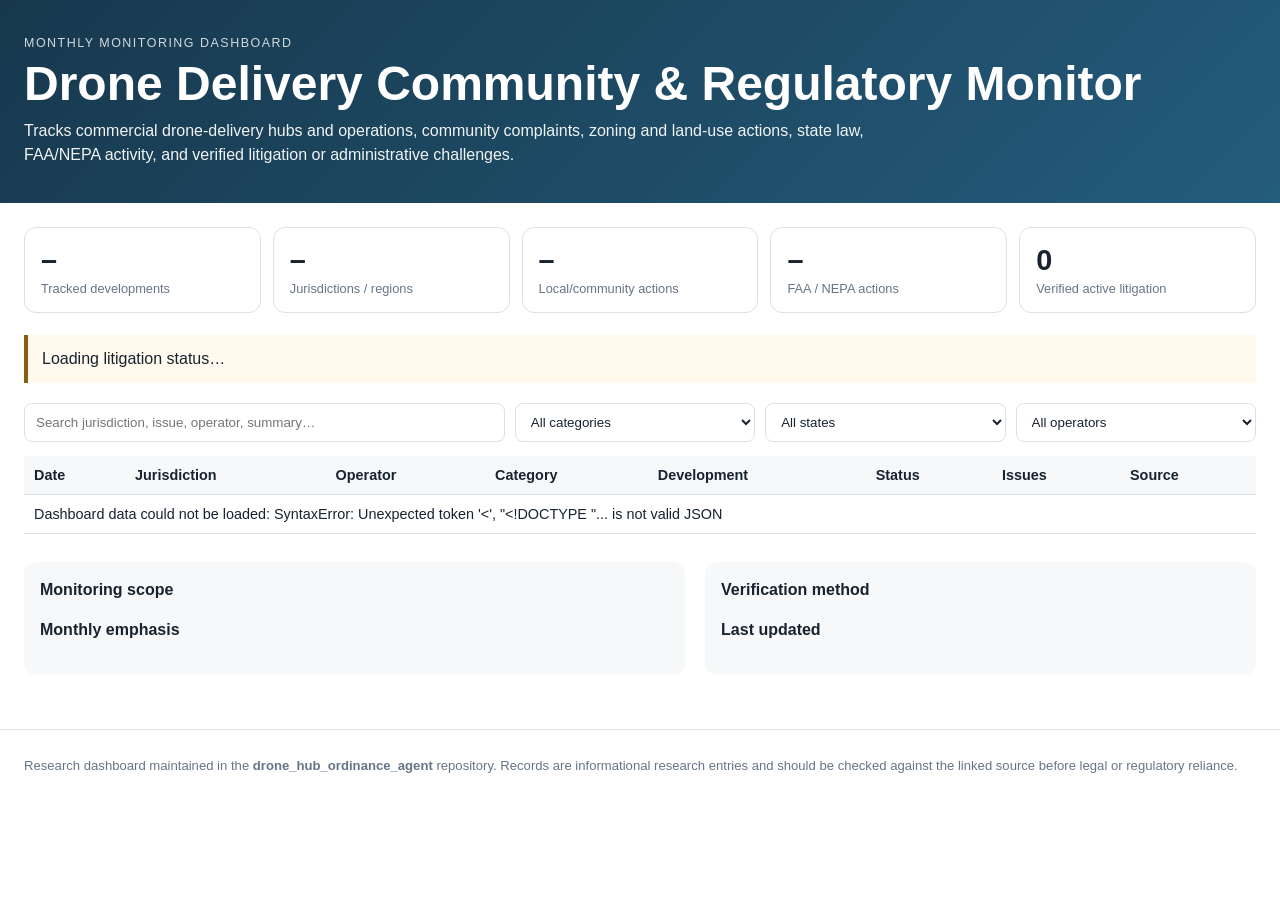
==== docs/index.html @ ccc93898 "Add drone delivery monitoring dashboard" ====
<!doctype html>
<html lang="en">
<head>
<meta charset="utf-8">
<meta name="viewport" content="width=device-width,initial-scale=1">
<title>Drone Delivery Community & Regulatory Monitor</title>
<style>
:root{--ink:#18232f;--muted:#667586;--line:#d9e1e8;--panel:#f6f8fa;--accent:#245c7c;--accent2:#2f7d5c;--warn:#8c5d11}
*{box-sizing:border-box}body{margin:0;font-family:Inter,Segoe UI,Arial,sans-serif;color:var(--ink);background:white}
header{background:linear-gradient(135deg,#17384d,#245c7c);color:white;padding:36px 24px}
.wrap{max-width:1280px;margin:auto}.eyebrow{font-size:.78rem;letter-spacing:.12em;text-transform:uppercase;opacity:.8}
h1{margin:.35rem 0 .55rem;font-size:clamp(1.9rem,4vw,3rem)}header p{max-width:860px;margin:0;line-height:1.5;opacity:.94}
main{padding:24px}.cards{display:grid;grid-template-columns:repeat(5,minmax(140px,1fr));gap:12px;margin:0 0 22px}
.card{border:1px solid var(--line);border-radius:12px;padding:16px;background:white}.card .n{font-size:1.8rem;font-weight:700}.card .l{font-size:.8rem;color:var(--muted);margin-top:4px}
.notice{border-left:4px solid var(--warn);background:#fff9ee;padding:12px 14px;margin:0 0 20px;line-height:1.45}
.controls{display:grid;grid-template-columns:2fr repeat(3,1fr);gap:10px;margin-bottom:14px}
input,select{width:100%;padding:10px 11px;border:1px solid var(--line);border-radius:8px;background:white;color:var(--ink)}
table{width:100%;border-collapse:collapse;font-size:.9rem}th{text-align:left;background:var(--panel);position:sticky;top:0}th,td{padding:11px 10px;border-bottom:1px solid var(--line);vertical-align:top}
tbody tr:hover{background:#fbfcfd}.tag{display:inline-block;border:1px solid var(--line);border-radius:999px;padding:2px 7px;margin:2px 3px 2px 0;font-size:.72rem;color:#405161}
.status{font-weight:600}.source a{color:var(--accent);text-decoration:none}.source a:hover{text-decoration:underline}
section{margin-top:28px}.method{display:grid;grid-template-columns:1.2fr 1fr;gap:20px}.box{background:var(--panel);border-radius:12px;padding:16px;line-height:1.55}
footer{padding:28px 24px;color:var(--muted);font-size:.82rem;border-top:1px solid var(--line);margin-top:30px}
@media(max-width:900px){.cards{grid-template-columns:repeat(2,1fr)}.controls{grid-template-columns:1fr 1fr}.method{grid-template-columns:1fr}.tablewrap{overflow:auto}table{min-width:980px}}
</style>
</head>
<body>
<header><div class="wrap">
<div class="eyebrow">Monthly monitoring dashboard</div>
<h1>Drone Delivery Community & Regulatory Monitor</h1>
<p>Tracks commercial drone-delivery hubs and operations, community complaints, zoning and land-use actions, state law, FAA/NEPA activity, and verified litigation or administrative challenges.</p>
</div></header>
<main class="wrap">
<div class="cards">
<div class="card"><div class="n" id="total">–</div><div class="l">Tracked developments</div></div>
<div class="card"><div class="n" id="jurisdictions">–</div><div class="l">Jurisdictions / regions</div></div>
<div class="card"><div class="n" id="local">–</div><div class="l">Local/community actions</div></div>
<div class="card"><div class="n" id="federal">–</div><div class="l">FAA / NEPA actions</div></div>
<div class="card"><div class="n" id="litigation">0</div><div class="l">Verified active litigation</div></div>
</div>
<div class="notice" id="litigationNote">Loading litigation status…</div>
<div class="controls">
<input id="q" placeholder="Search jurisdiction, issue, operator, summary…">
<select id="category"><option value="">All categories</option></select>
<select id="state"><option value="">All states</option></select>
<select id="operator"><option value="">All operators</option></select>
</div>
<div class="tablewrap">
<table>
<thead><tr><th>Date</th><th>Jurisdiction</th><th>Operator</th><th>Category</th><th>Development</th><th>Status</th><th>Issues</th><th>Source</th></tr></thead>
<tbody id="rows"></tbody>
</table>
</div>
<section class="method">
<div class="box"><strong>Monitoring scope</strong><p id="scope"></p><strong>Monthly emphasis</strong><div id="focus"></div></div>
<div class="box"><strong>Verification method</strong><p id="methodology"></p><strong>Last updated</strong><p id="updated"></p></div>
</section>
</main>
<footer><div class="wrap">Research dashboard maintained in the <strong>drone_hub_ordinance_agent</strong> repository. Records are informational research entries and should be checked against the linked source before legal or regulatory reliance.</div></footer>
<script>
let events=[],meta={};
const esc=s=>String(s??'').replace(/[&<>"']/g,m=>({'&':'&amp;','<':'&lt;','>':'&gt;','"':'&quot;',"'":'&#039;'}[m]));
function fill(id, values){const el=document.getElementById(id);[...new Set(values)].sort().forEach(v=>{const o=document.createElement('option');o.value=v;o.textContent=v;el.appendChild(o)})}
function render(){
 const q=document.getElementById('q').value.toLowerCase(),c=document.getElementById('category').value,s=document.getElementById('state').value,o=document.getElementById('operator').value;
 const filtered=events.filter(e=>{const blob=JSON.stringify(e).toLowerCase();return(!q||blob.includes(q))&&(!c||e.category===c)&&(!s||e.state===s)&&(!o||e.operator===o)});
 document.getElementById('rows').innerHTML=filtered.map(e=>`<tr>
 <td>${esc(e.date)}</td><td><strong>${esc(e.jurisdiction)}</strong><br><span class="tag">${esc(e.state)}</span></td>
 <td>${esc(e.operator)}</td><td>${esc(e.category)}</td>
 <td><strong>${esc(e.title)}</strong><br><span style="color:#667586">${esc(e.summary)}</span></td>
 <td class="status">${esc(e.status)}</td>
 <td>${(e.issue_tags||[]).map(t=>`<span class="tag">${esc(t)}</span>`).join('')}</td>
 <td class="source"><a href="${esc(e.source_url)}" target="_blank" rel="noopener">${esc(e.source_name)}</a><br><small>${esc(e.source_type)}</small></td>
 </tr>`).join('');
}
Promise.all([fetch('data/events.json').then(r=>r.json()),fetch('data/meta.json').then(r=>r.json())]).then(([d,m])=>{
 events=d.events.sort((a,b)=>b.date.localeCompare(a.date));meta=m;
 document.getElementById('total').textContent=events.length;
 document.getElementById('jurisdictions').textContent=new Set(events.map(e=>e.jurisdiction)).size;
 document.getElementById('local').textContent=events.filter(e=>/Local|Community|Zoning/.test(e.category)).length;
 document.getElementById('federal').textContent=events.filter(e=>e.category==='FAA / NEPA').length;
 document.getElementById('litigationNote').textContent=meta.litigation_status;
 document.getElementById('scope').textContent=d.scope;
 document.getElementById('methodology').textContent=meta.methodology;
 document.getElementById('updated').textContent=meta.last_updated+' — '+meta.edition;
 document.getElementById('focus').innerHTML=meta.next_focus.map(x=>'<span class="tag">'+esc(x)+'</span>').join(' ');
 fill('category',events.map(e=>e.category));fill('state',events.map(e=>e.state));fill('operator',events.map(e=>e.operator));
 ['q','category','state','operator'].forEach(id=>document.getElementById(id).addEventListener(id==='q'?'input':'change',render));render();
}).catch(err=>{document.getElementById('rows').innerHTML='<tr><td colspan="8">Dashboard data could not be loaded: '+esc(err)+'</td></tr>'});
</script>
</body></html>
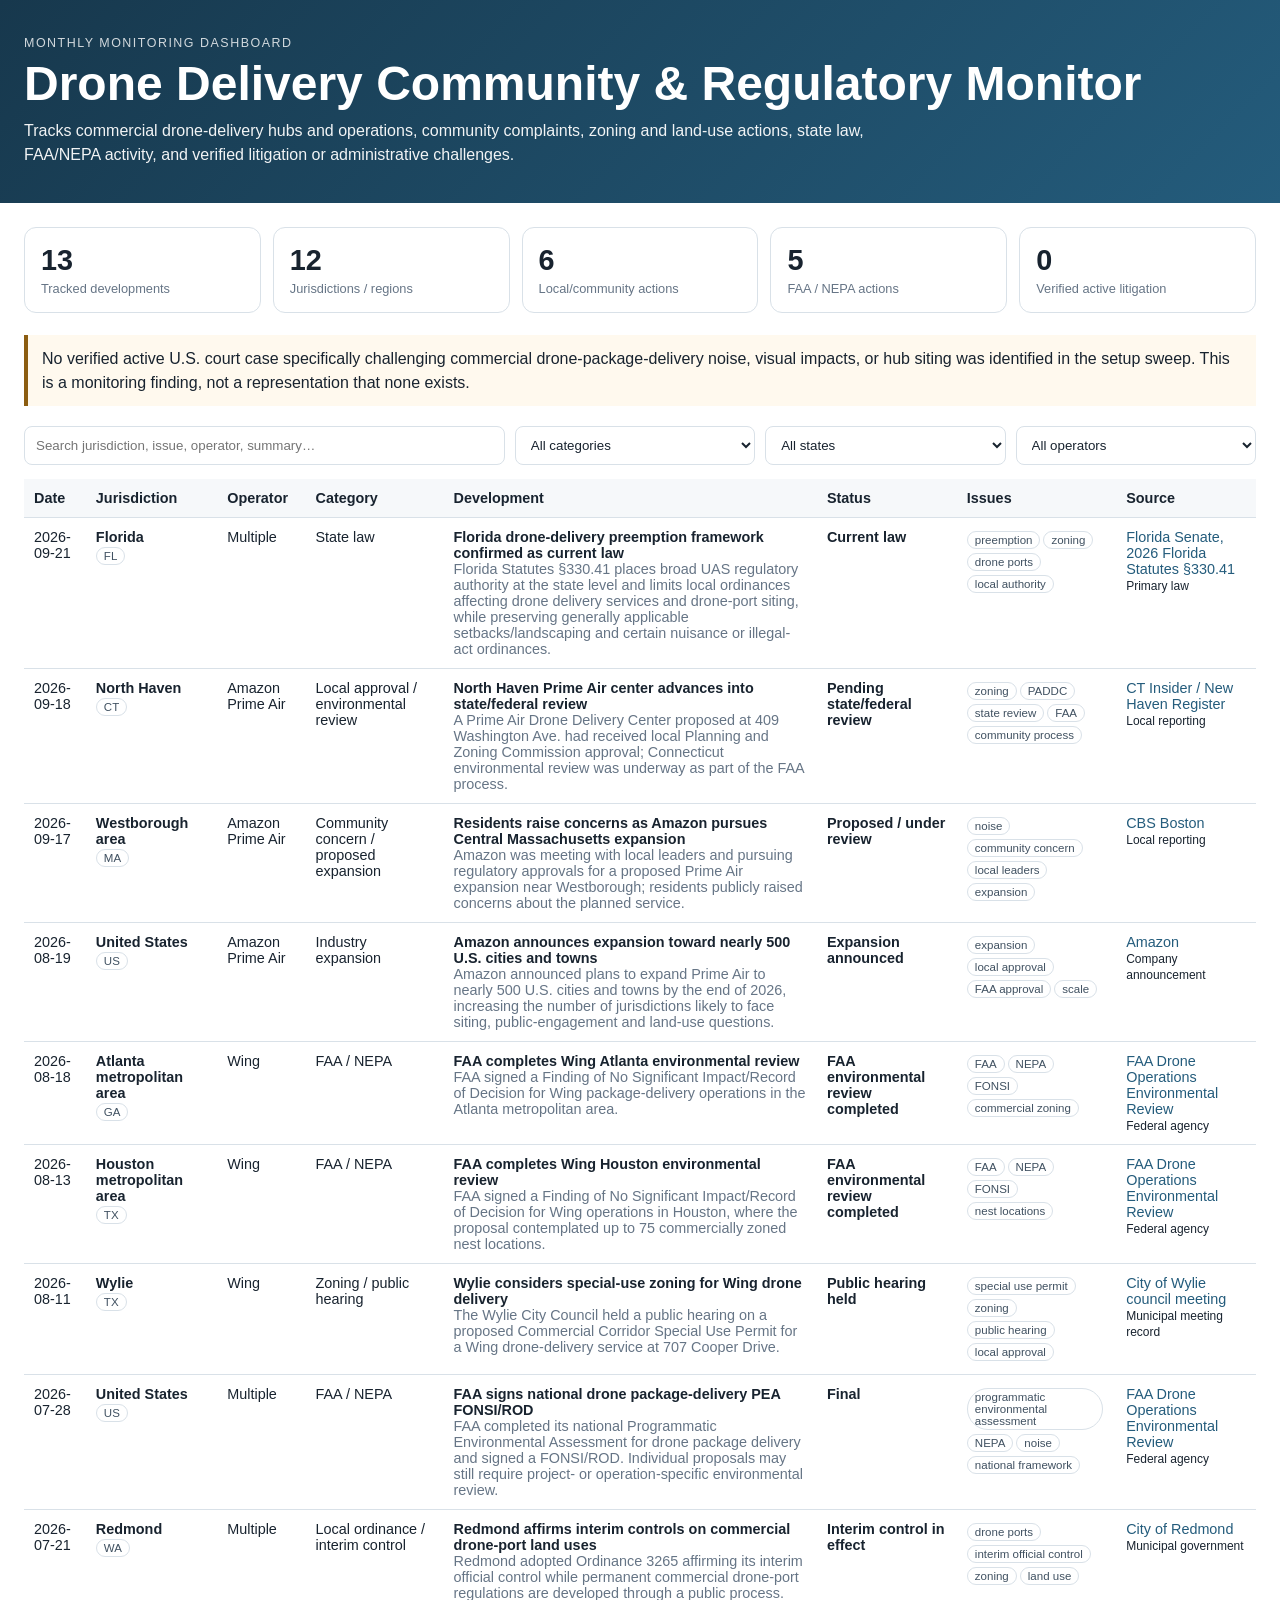
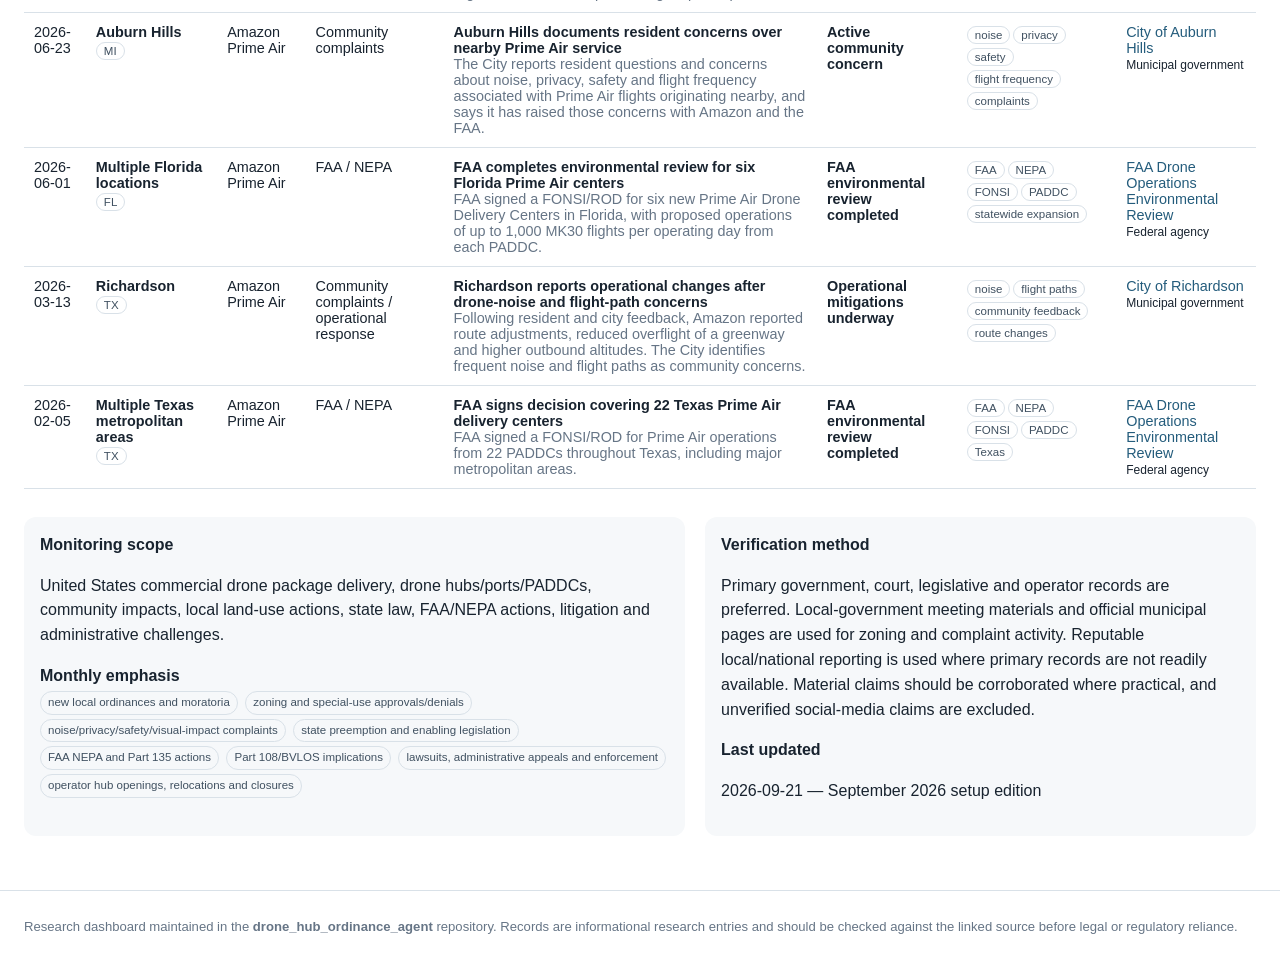
==== commit a754b8dc: "Trigger GitHub Pages redeploy" ====
--- a/docs/index.html
+++ b/docs/index.html
@@ -87,4 +87,5 @@
  ['q','category','state','operator'].forEach(id=>document.getElementById(id).addEventListener(id==='q'?'input':'change',render));render();
 }).catch(err=>{document.getElementById('rows').innerHTML='<tr><td colspan="8">Dashboard data could not be loaded: '+esc(err)+'</td></tr>'});
 </script>
-</body></html>+</body><!-- Pages redeploy trigger: 2026-09-21 -->
+</html>
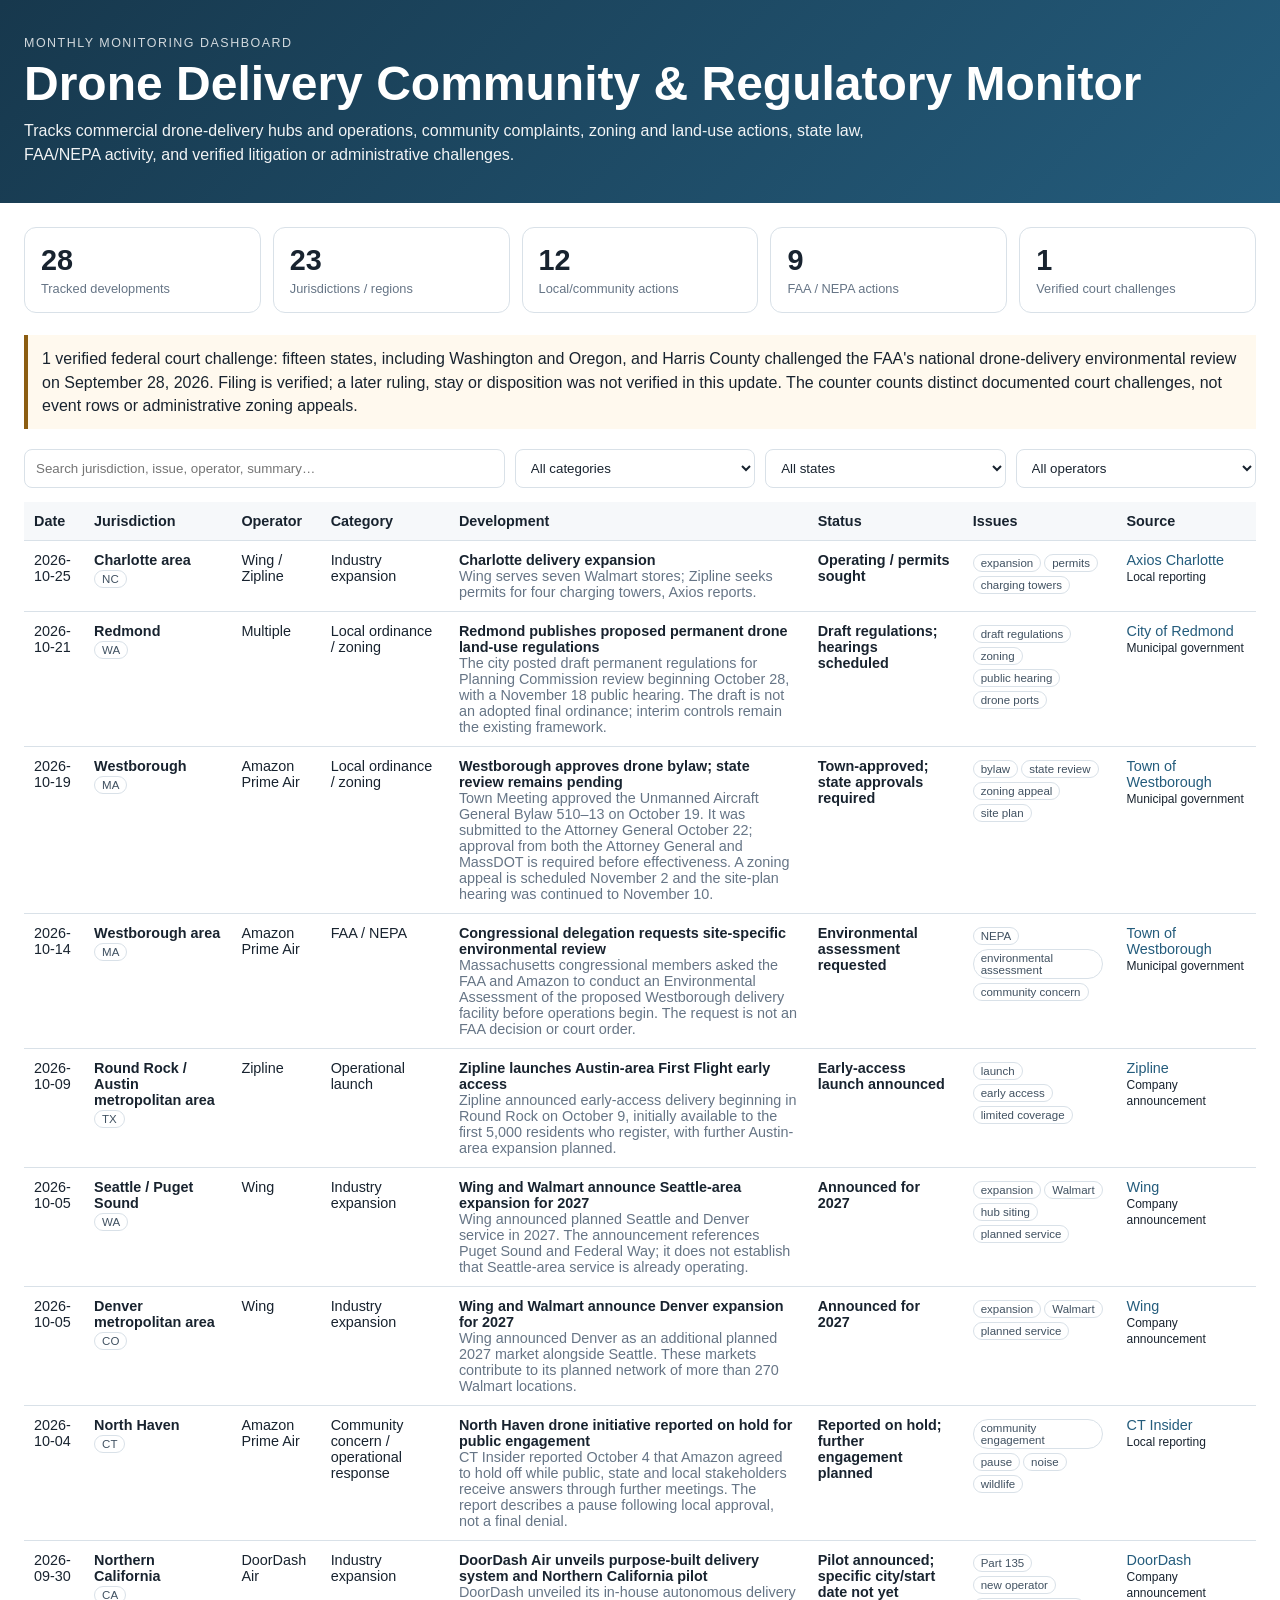
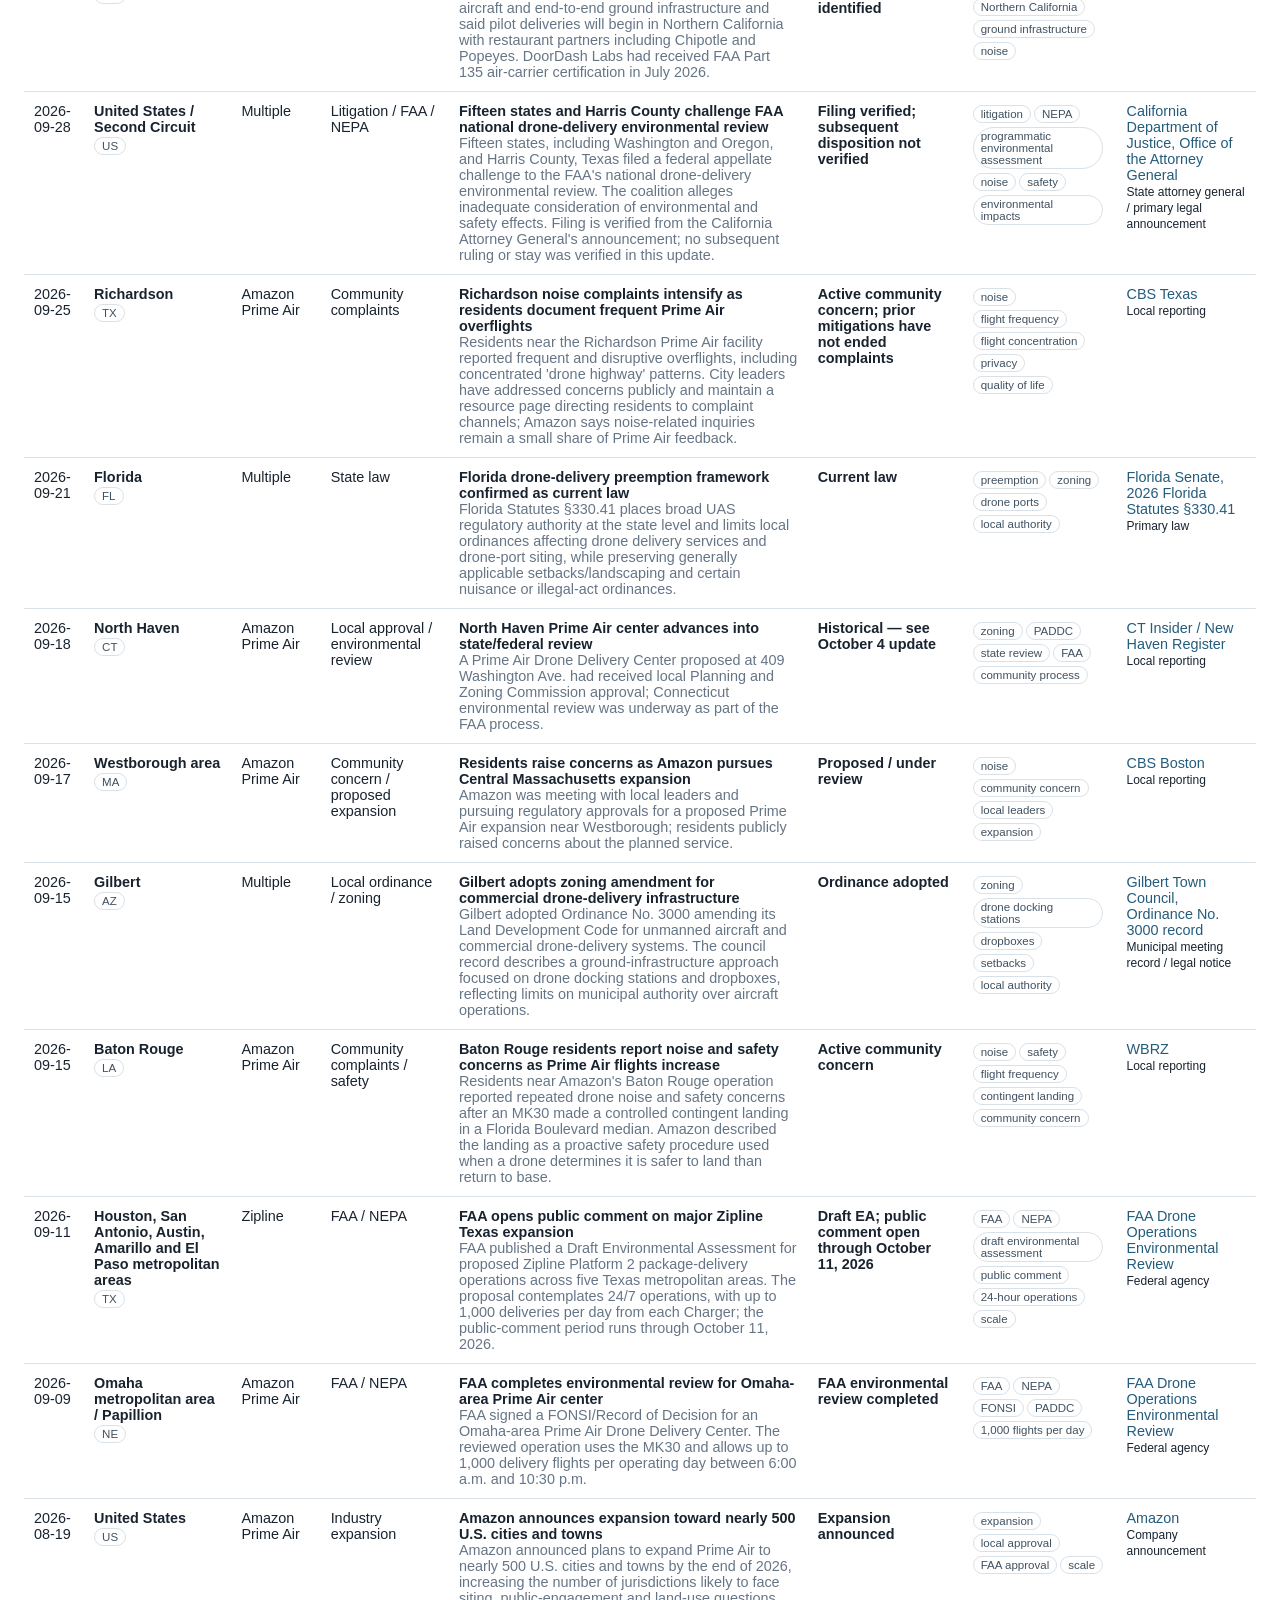
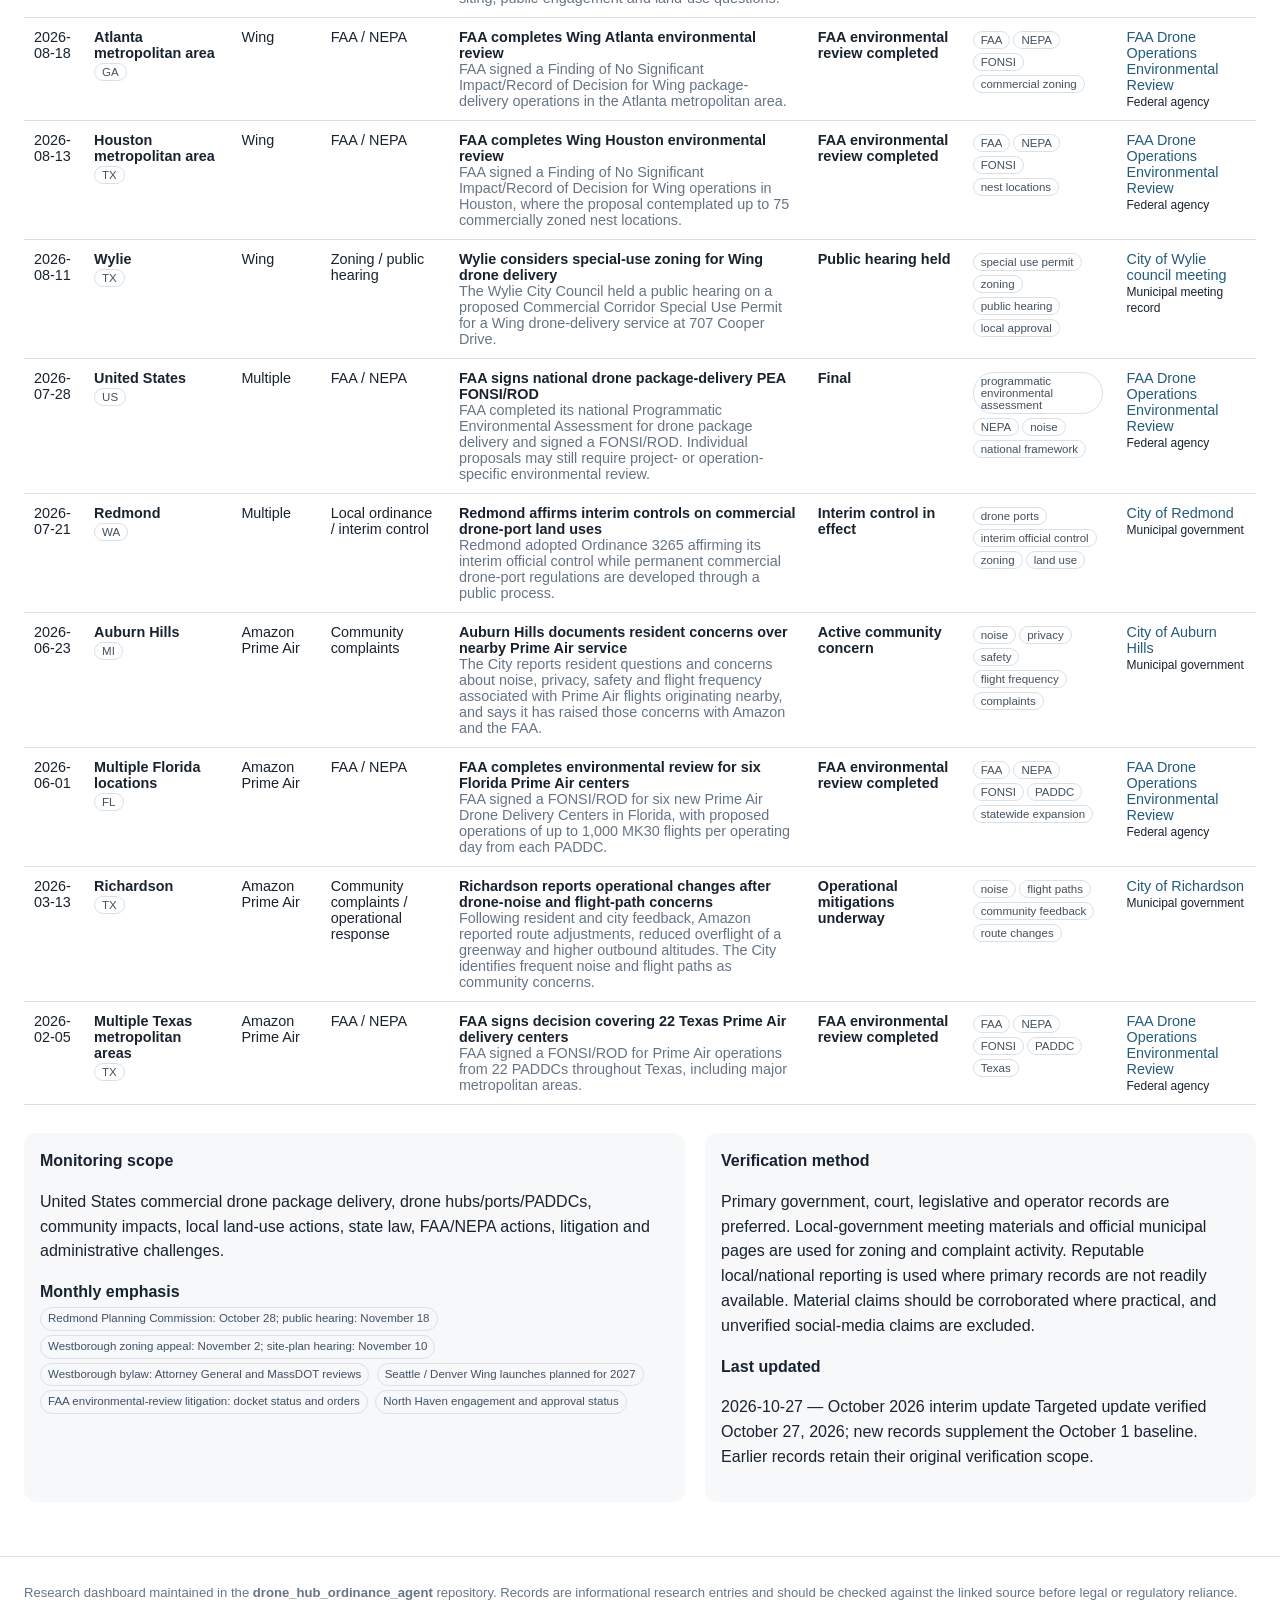
==== commit cc857abf: "Update drone delivery monitor through October 27, 2026 Add eight verified developments, distinguish " ====
--- a/docs/index.html
+++ b/docs/index.html
@@ -35,7 +35,7 @@
 <div class="card"><div class="n" id="jurisdictions">–</div><div class="l">Jurisdictions / regions</div></div>
 <div class="card"><div class="n" id="local">–</div><div class="l">Local/community actions</div></div>
 <div class="card"><div class="n" id="federal">–</div><div class="l">FAA / NEPA actions</div></div>
-<div class="card"><div class="n" id="litigation">0</div><div class="l">Verified active litigation</div></div>
+<div class="card"><div class="n" id="litigation">–</div><div class="l">Verified court challenges</div></div>
 </div>
 <div class="notice" id="litigationNote">Loading litigation status…</div>
 <div class="controls">
@@ -72,16 +72,17 @@
  <td class="source"><a href="${esc(e.source_url)}" target="_blank" rel="noopener">${esc(e.source_name)}</a><br><small>${esc(e.source_type)}</small></td>
  </tr>`).join('');
 }
-Promise.all([fetch('data/events.json').then(r=>r.json()),fetch('data/meta.json').then(r=>r.json())]).then(([d,m])=>{
+Promise.all([fetch('data/events.json', {cache:'no-store'}).then(r=>r.json()),fetch('data/meta.json', {cache:'no-store'}).then(r=>r.json())]).then(([d,m])=>{
  events=d.events.sort((a,b)=>b.date.localeCompare(a.date));meta=m;
  document.getElementById('total').textContent=events.length;
  document.getElementById('jurisdictions').textContent=new Set(events.map(e=>e.jurisdiction)).size;
  document.getElementById('local').textContent=events.filter(e=>/Local|Community|Zoning/.test(e.category)).length;
- document.getElementById('federal').textContent=events.filter(e=>e.category==='FAA / NEPA').length;
+ document.getElementById('federal').textContent=events.filter(e=>/FAA|NEPA/.test(e.category)).length;
+ document.getElementById('litigation').textContent=new Set(events.filter(e=>e.verified && e.litigation_case_id).map(e=>e.litigation_case_id)).size;
  document.getElementById('litigationNote').textContent=meta.litigation_status;
  document.getElementById('scope').textContent=d.scope;
  document.getElementById('methodology').textContent=meta.methodology;
- document.getElementById('updated').textContent=meta.last_updated+' — '+meta.edition;
+ document.getElementById('updated').textContent=meta.last_updated+' — '+meta.edition+'\n'+meta.research_window;
  document.getElementById('focus').innerHTML=meta.next_focus.map(x=>'<span class="tag">'+esc(x)+'</span>').join(' ');
  fill('category',events.map(e=>e.category));fill('state',events.map(e=>e.state));fill('operator',events.map(e=>e.operator));
  ['q','category','state','operator'].forEach(id=>document.getElementById(id).addEventListener(id==='q'?'input':'change',render));render();
